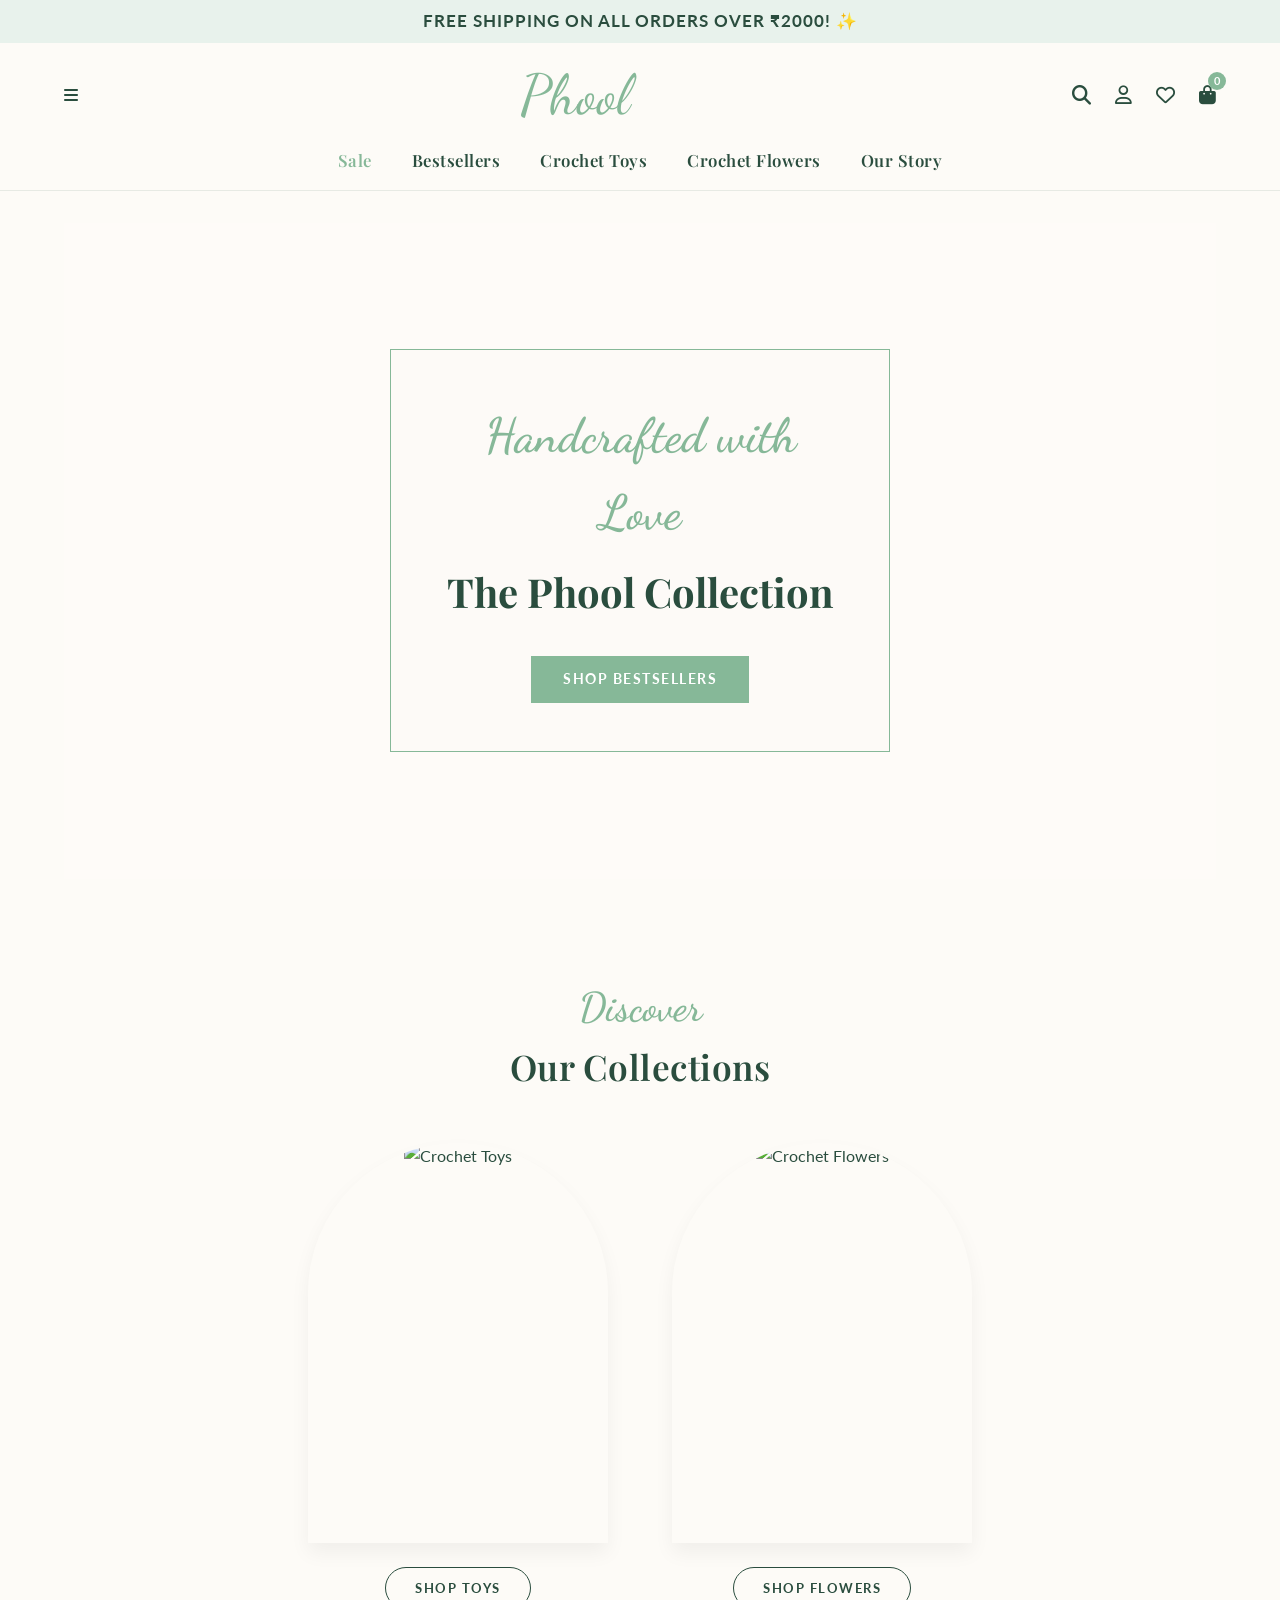
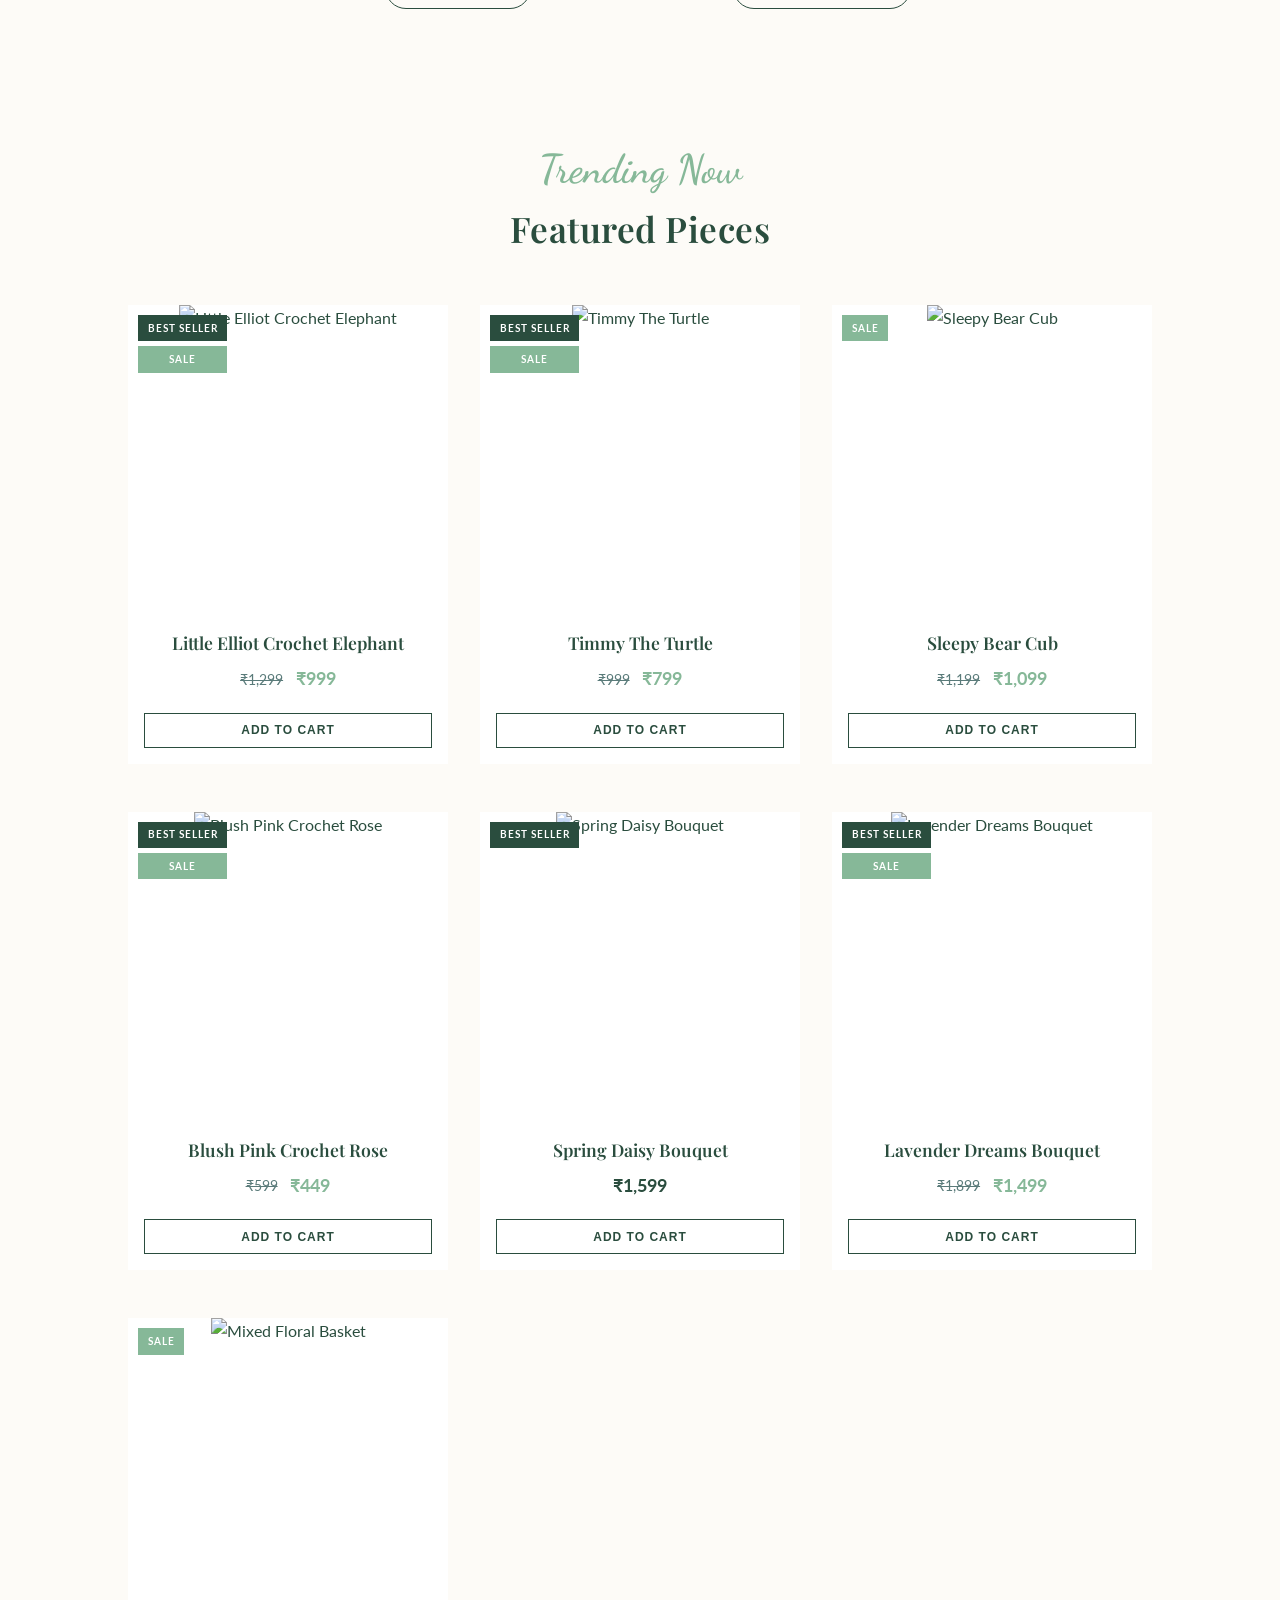
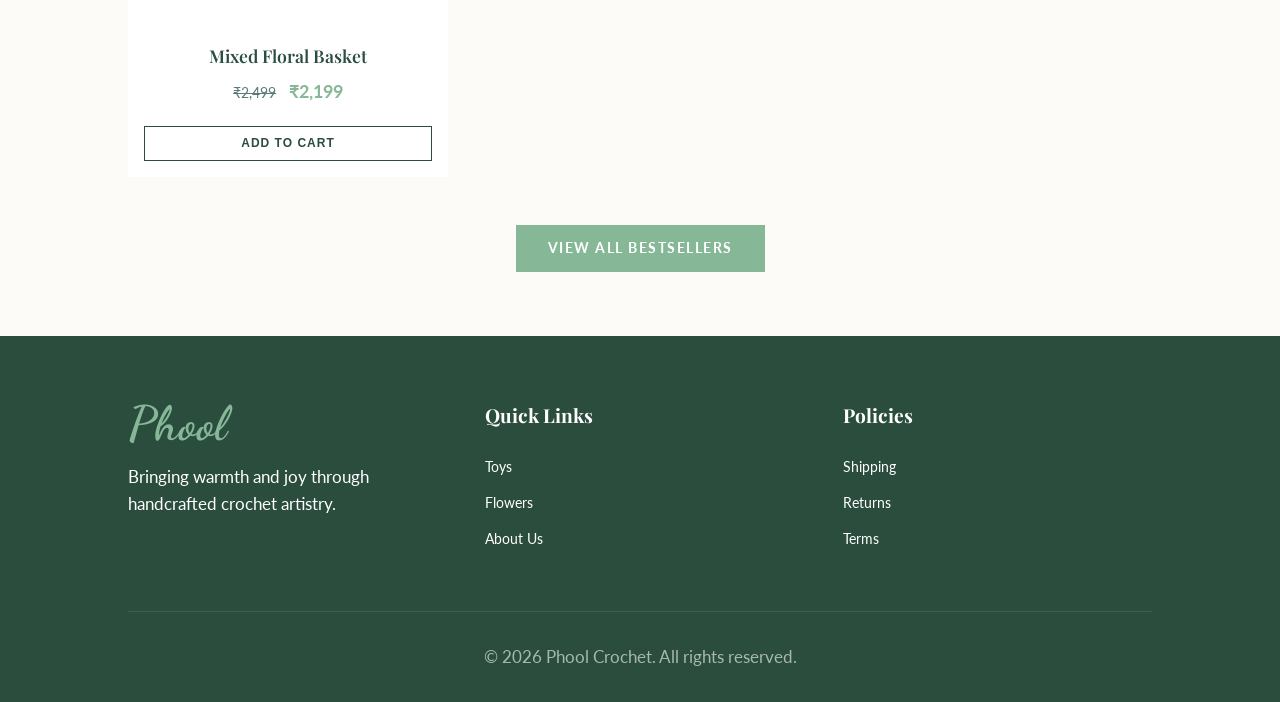
==== index.html @ c939cf69 "Add files via upload" ====
<!DOCTYPE html>
<html lang="en">
<head>
    <meta charset="UTF-8">
    <meta name="viewport" content="width=device-width, initial-scale=1.0">
    <title>Phool | Handcrafted Crochet</title>
    <link rel="preconnect" href="https://fonts.googleapis.com">
    <link rel="preconnect" href="https://fonts.gstatic.com" crossorigin>
    <link href="https://fonts.googleapis.com/css2?family=Dancing+Script:wght@600;700&family=Lato:wght@300;400;700&family=Playfair+Display:wght@400;600;700&display=swap" rel="stylesheet">
    <link rel="stylesheet" href="https://cdnjs.cloudflare.com/ajax/libs/font-awesome/6.4.0/css/all.min.css">
    <link rel="stylesheet" href="style.css">
</head>
<body data-page="home">

    <!-- Announcement Bar -->
    <div class="announcement-bar">
        <p>Free shipping on all orders over ₹2000! ✨</p>
    </div>

    <!-- Header Section -->
    <header class="header">
        <div class="header-main">
            <div class="mobile-menu-icon"><i class="fas fa-bars"></i></div>
            <div class="logo-container">
                <a href="index.html" class="logo-text">Phool</a>
            </div>
            <div class="utility-icons">
                <a href="#"><i class="fas fa-search"></i></a>
                <a href="#"><i class="far fa-user"></i></a>
                <a href="#"><i class="far fa-heart"></i></a>
                <a href="#" class="cart-icon" id="cart-toggle">
                    <i class="fas fa-shopping-bag"></i>
                    <span class="cart-badge" id="cart-count">0</span>
                </a>
            </div>
        </div>
        <nav class="nav-menu">
            <ul>
                <li><a href="sale.html" class="highlight-link">Sale</a></li>
                <li><a href="bestsellers.html">Bestsellers</a></li>
                <li><a href="toys.html">Crochet Toys</a></li>
                <li><a href="flowers.html">Crochet Flowers</a></li>
                <li><a href="story.html">Our Story</a></li>
            </ul>
        </nav>
    </header>

    <!-- Hero Banner -->
    <section class="hero fade-in-up">
        <div class="hero-image" style="background-image: url('assets/hero.png');">
            <div class="hero-overlay">
                <h2 class="cursive-text">Handcrafted with Love</h2>
                <h1 class="main-title">The Phool Collection</h1>
                <a href="bestsellers.html" class="btn-primary">Shop Bestsellers</a>
            </div>
        </div>
    </section>

    <!-- Categories / Arch Design -->
    <section class="categories-section section-padding">
        <div class="section-header fade-in-up">
            <h2 class="cursive-text accent-color">Discover</h2>
            <h3 class="serif-heading">Our Collections</h3>
        </div>
        <div class="arch-grid">
            <div class="arch-card fade-in-up">
                <div class="arch-image">
                    <img src="assets/cat_toys.png" alt="Crochet Toys">
                </div>
                <a href="toys.html" class="btn-outline">Shop Toys</a>
            </div>
            <div class="arch-card fade-in-up" style="animation-delay: 0.2s;">
                <div class="arch-image">
                    <img src="assets/cat_flowers.png" alt="Crochet Flowers">
                </div>
                <a href="flowers.html" class="btn-outline">Shop Flowers</a>
            </div>
        </div>
    </section>

    <!-- Shop Featured -->
    <section class="shop-section section-padding">
        <div class="section-header fade-in-up">
            <h2 class="cursive-text accent-color">Trending Now</h2>
            <h3 class="serif-heading">Featured Pieces</h3>
        </div>
        <div class="product-grid" id="product-grid">
            <!-- Injected via JS -->
        </div>
        <div class="center-btn mt-4">
            <a href="bestsellers.html" class="btn-primary">View All Bestsellers</a>
        </div>
    </section>

    <!-- Footer -->
    <footer class="footer">
        <div class="footer-grid">
            <div class="footer-col brand-col">
                <h2 class="logo-text-footer">Phool</h2>
                <p>Bringing warmth and joy through handcrafted crochet artistry.</p>
            </div>
            <div class="footer-col">
                <h4>Quick Links</h4>
                <ul>
                    <li><a href="toys.html">Toys</a></li>
                    <li><a href="flowers.html">Flowers</a></li>
                    <li><a href="story.html">About Us</a></li>
                </ul>
            </div>
            <div class="footer-col">
                <h4>Policies</h4>
                <ul>
                    <li><a href="#">Shipping</a></li>
                    <li><a href="#">Returns</a></li>
                    <li><a href="#">Terms</a></li>
                </ul>
            </div>
        </div>
        <div class="footer-bottom">
            <p>&copy; 2026 Phool Crochet. All rights reserved.</p>
        </div>
    </footer>

    <script src="script.js"></script>
</body>
</html>
---- style.css ----
/* CSS Variables - Pastel Green & Sage Theme */
:root {
    --bg-cream: #FDFBF7; /* Very light warm cream */
    --accent-primary: #86B898; /* Soft Pastel Green */
    --accent-hover: #6A997A; 
    --text-dark: #2A4D3E; /* Dark Forest/Teal for text/nav */
    --text-light: #5A7B7A;
    --bg-light-sage: #E8F2EC; /* Value section & announcement bar */
    
    --font-cursive: 'Dancing Script', cursive;
    --font-serif: 'Playfair Display', serif;
    --font-sans: 'Lato', sans-serif;
    
    --transition: all 0.3s ease;
}

/* Base Styles */
* {
    margin: 0;
    padding: 0;
    box-sizing: border-box;
}
html { scroll-behavior: smooth; }
body {
    font-family: var(--font-sans);
    background-color: var(--bg-cream);
    color: var(--text-dark);
    line-height: 1.6;
}
a { text-decoration: none; color: inherit; transition: var(--transition); }
ul { list-style: none; }

/* Utilities */
.section-padding { padding: 4rem 10%; }
.mt-4 { margin-top: 3rem; }
.center-btn { text-align: center; }
.page-header-spacing { padding-top: 2rem; padding-bottom: 2rem; }

/* Typography */
.cursive-text {
    font-family: var(--font-cursive);
    font-size: 2.5rem;
    font-weight: 600;
}
.accent-color { color: var(--accent-primary); }
.serif-heading {
    font-family: var(--font-serif);
    font-size: 2.2rem;
    font-weight: 600;
    letter-spacing: 0.5px;
}
p { font-size: 1.05rem; }

/* Buttons */
.btn-primary {
    display: inline-block;
    background-color: var(--accent-primary);
    color: #fff;
    padding: 0.8rem 2rem;
    font-family: var(--font-sans);
    font-weight: 700;
    text-transform: uppercase;
    letter-spacing: 1.5px;
    font-size: 0.85rem;
    border: none;
    cursor: pointer;
    transition: var(--transition);
}
.btn-primary:hover { background-color: var(--accent-hover); }

.btn-outline {
    display: inline-block;
    background-color: transparent;
    color: var(--text-dark);
    padding: 0.6rem 1.8rem;
    font-family: var(--font-sans);
    font-weight: 700;
    text-transform: uppercase;
    letter-spacing: 1.5px;
    font-size: 0.8rem;
    border: 1px solid var(--text-dark);
    border-radius: 30px; /* Pill shape */
    transition: var(--transition);
}
.btn-outline:hover {
    background-color: var(--text-dark);
    color: var(--bg-cream);
}

/* Header & Navigation */
.announcement-bar {
    background-color: var(--bg-light-sage);
    color: var(--text-dark);
    text-align: center;
    padding: 0.5rem;
    font-size: 0.85rem;
    font-weight: 700;
    letter-spacing: 1px;
    text-transform: uppercase;
}

.header {
    background-color: var(--bg-cream);
    padding: 1.5rem 5% 1rem;
    border-bottom: 1px solid rgba(42, 77, 62, 0.1);
    position: sticky;
    top: 0;
    z-index: 1000;
}

.header-main {
    display: flex;
    justify-content: space-between;
    align-items: center;
    margin-bottom: 1.5rem;
}

.logo-container {
    flex-grow: 1;
    text-align: center;
}

.logo-text {
    font-family: var(--font-cursive);
    font-size: 3.5rem;
    color: var(--accent-primary);
    line-height: 1;
}

.utility-icons {
    display: flex;
    gap: 1.5rem;
    font-size: 1.2rem;
    align-items: center;
}

.utility-icons a:hover { color: var(--accent-primary); }

.cart-icon { position: relative; }

.cart-badge {
    position: absolute;
    top: -8px;
    right: -10px;
    background-color: var(--accent-primary);
    color: #fff;
    font-size: 0.7rem;
    font-weight: 700;
    width: 18px;
    height: 18px;
    border-radius: 50%;
    display: flex;
    align-items: center;
    justify-content: center;
}

.nav-menu { text-align: center; }
.nav-menu ul { display: inline-flex; gap: 2.5rem; }
.nav-menu a {
    font-family: var(--font-serif);
    font-size: 1.05rem;
    font-weight: 600;
    text-transform: capitalize;
    letter-spacing: 0.5px;
}
.nav-menu a:hover, .nav-menu a.active { color: var(--accent-primary); }
.highlight-link { color: var(--accent-primary) !important; }

/* Hero Banner */
.hero {
    width: 100%;
    height: 80vh;
    padding: 2rem 5%;
}
.hero-image {
    width: 100%;
    height: 100%;
    background-size: cover;
    background-position: center;
    display: flex;
    align-items: center;
    justify-content: center;
    position: relative;
}
.hero-image::before {
    content: '';
    position: absolute;
    top:0; left:0; right:0; bottom:0;
    background: rgba(253, 251, 247, 0.2); 
}
.hero-overlay {
    position: relative;
    z-index: 1;
    text-align: center;
    padding: 3rem;
    background: rgba(253, 251, 247, 0.85);
    border: 1px solid var(--accent-primary);
    max-width: 500px;
}
.hero-overlay .cursive-text {
    font-size: 3rem;
    color: var(--accent-primary);
    margin-bottom: 0.5rem;
}
.hero-overlay .main-title {
    font-family: var(--font-serif);
    font-size: 2.5rem;
    color: var(--text-dark);
    margin-bottom: 2rem;
}

/* Section Headers */
.section-header {
    text-align: center;
    margin-bottom: 3rem;
}

/* Arch Categories Grid */
.arch-grid {
    display: flex;
    justify-content: center;
    gap: 4rem;
    flex-wrap: wrap;
}
.arch-card {
    text-align: center;
    width: 300px;
}
.arch-image {
    width: 100%;
    height: 400px;
    border-radius: 150px 150px 0 0; /* The Arch */
    overflow: hidden;
    margin-bottom: 1.5rem;
    box-shadow: 0 10px 20px rgba(0,0,0,0.05);
}
.arch-image img {
    width: 100%;
    height: 100%;
    object-fit: cover;
    transition: transform 0.8s ease;
}
.arch-card:hover .arch-image img { transform: scale(1.05); }

/* Shop / Product Grid */
.product-grid {
    display: grid;
    grid-template-columns: repeat(auto-fill, minmax(250px, 1fr));
    gap: 3rem 2rem;
}

.product-card {
    background: #fff;
    text-align: center;
    position: relative;
    transition: var(--transition);
    padding-bottom: 1rem;
    display: flex;
    flex-direction: column;
}
.product-card:hover {
    box-shadow: 0 10px 30px rgba(42, 77, 62, 0.08);
    transform: translateY(-5px);
}
.badge-container {
    position: absolute;
    top: 10px;
    left: 10px;
    display: flex;
    flex-direction: column;
    gap: 5px;
    z-index: 2;
}
.badge {
    color: #fff;
    font-size: 0.65rem;
    font-weight: 700;
    text-transform: uppercase;
    letter-spacing: 1px;
    padding: 0.3rem 0.6rem;
}
.badge-bestseller { background-color: var(--text-dark); }
.badge-sale { background-color: var(--accent-primary); }

.product-img-container {
    width: 100%;
    height: 300px;
    overflow: hidden;
    position: relative;
    margin-bottom: 1.5rem;
}
.product-img-container img {
    width: 100%;
    height: 100%;
    object-fit: cover;
    transition: transform 0.5s ease;
}
.product-card:hover .product-img-container img { transform: scale(1.05); }

.product-info { padding: 0 1rem; flex-grow: 1; display: flex; flex-direction: column; justify-content: flex-end;}
.product-title {
    font-family: var(--font-serif);
    font-size: 1.1rem;
    color: var(--text-dark);
    margin-bottom: 0.5rem;
    font-weight: 600;
}
.price-container {
    display: flex;
    justify-content: center;
    gap: 0.8rem;
    align-items: center;
    font-family: var(--font-sans);
    margin-bottom: 1.2rem;
}
.price-mrp {
    color: var(--text-light);
    text-decoration: line-through;
    font-size: 0.9rem;
}
.price-sale {
    color: var(--accent-primary);
    font-weight: 700;
    font-size: 1.1rem;
}
.price-regular {
    color: var(--text-dark);
    font-weight: 700;
    font-size: 1.1rem;
}
.add-btn {
    background: transparent;
    border: 1px solid var(--text-dark);
    color: var(--text-dark);
    width: 100%;
    padding: 0.6rem;
    text-transform: uppercase;
    font-weight: 700;
    font-size: 0.75rem;
    letter-spacing: 1px;
    cursor: pointer;
    transition: var(--transition);
}
.add-btn:hover {
    background: var(--text-dark);
    color: #fff;
}

/* Values Section */
.values-section {
    background-color: var(--bg-light-sage);
    padding: 5rem 10%;
    text-align: center;
}
.values-grid {
    display: grid;
    grid-template-columns: repeat(auto-fit, minmax(250px, 1fr));
    gap: 3rem;
}
.value-item { color: var(--text-dark); }
.value-icon {
    font-size: 3rem;
    color: var(--accent-primary);
    margin-bottom: 1.5rem;
}
.value-item h4 { font-size: 1.5rem; margin-bottom: 1rem; }

/* Story Page Specifics */
.story-hero {
    background-color: var(--bg-light-sage);
    padding: 5rem 10%;
    text-align: center;
    margin-bottom: 4rem;
}
.story-content {
    display: flex;
    flex-wrap: wrap;
    gap: 4rem;
    align-items: center;
    margin-bottom: 4rem;
}
.story-content:nth-child(even) {
    flex-direction: row-reverse;
}
.story-text {
    flex: 1;
    min-width: 300px;
}
.story-text h3 {
    font-family: var(--font-serif);
    font-size: 2rem;
    margin-bottom: 1.5rem;
    color: var(--text-dark);
}
.story-text p {
    margin-bottom: 1.5rem;
    color: var(--text-light);
    font-size: 1.1rem;
}
.story-img {
    flex: 1;
    min-width: 300px;
    border-radius: 12px;
    overflow: hidden;
    box-shadow: 0 20px 40px rgba(0,0,0,0.08);
}
.story-img img {
    width: 100%;
    height: auto;
    display: block;
}

/* Footer */
.footer {
    background-color: var(--text-dark);
    color: #fff;
    padding: 4rem 10% 2rem;
}
.footer-grid {
    display: grid;
    grid-template-columns: repeat(auto-fit, minmax(200px, 1fr));
    gap: 3rem;
    border-bottom: 1px solid rgba(255,255,255,0.1);
    padding-bottom: 3rem;
    margin-bottom: 2rem;
}
.logo-text-footer {
    font-family: var(--font-cursive);
    font-size: 3rem;
    color: var(--accent-primary);
    margin-bottom: 1rem;
    line-height: 1;
}
.footer-col h4 {
    font-family: var(--font-serif);
    font-size: 1.2rem;
    margin-bottom: 1.5rem;
}
.footer-col ul li { margin-bottom: 0.8rem; font-size: 0.9rem;}
.footer-col a:hover { color: var(--accent-primary); }
.footer-bottom { text-align: center; font-size: 0.8rem; color: rgba(255,255,255,0.6);}

/* Animations */
.fade-in-up {
    opacity: 0;
    transform: translateY(20px);
    transition: opacity 0.6s ease, transform 0.6s ease;
}
.fade-in-up.visible {
    opacity: 1;
    transform: translateY(0);
}

/* Responsive */
@media (max-width: 768px) {
    .nav-menu { display: none; }
    .logo-container { text-align: left; margin-left: 1rem; }
    .hero { padding: 0; height: 60vh;}
    .hero-image { border-radius: 0; }
    .story-content { flex-direction: column !important; }
}
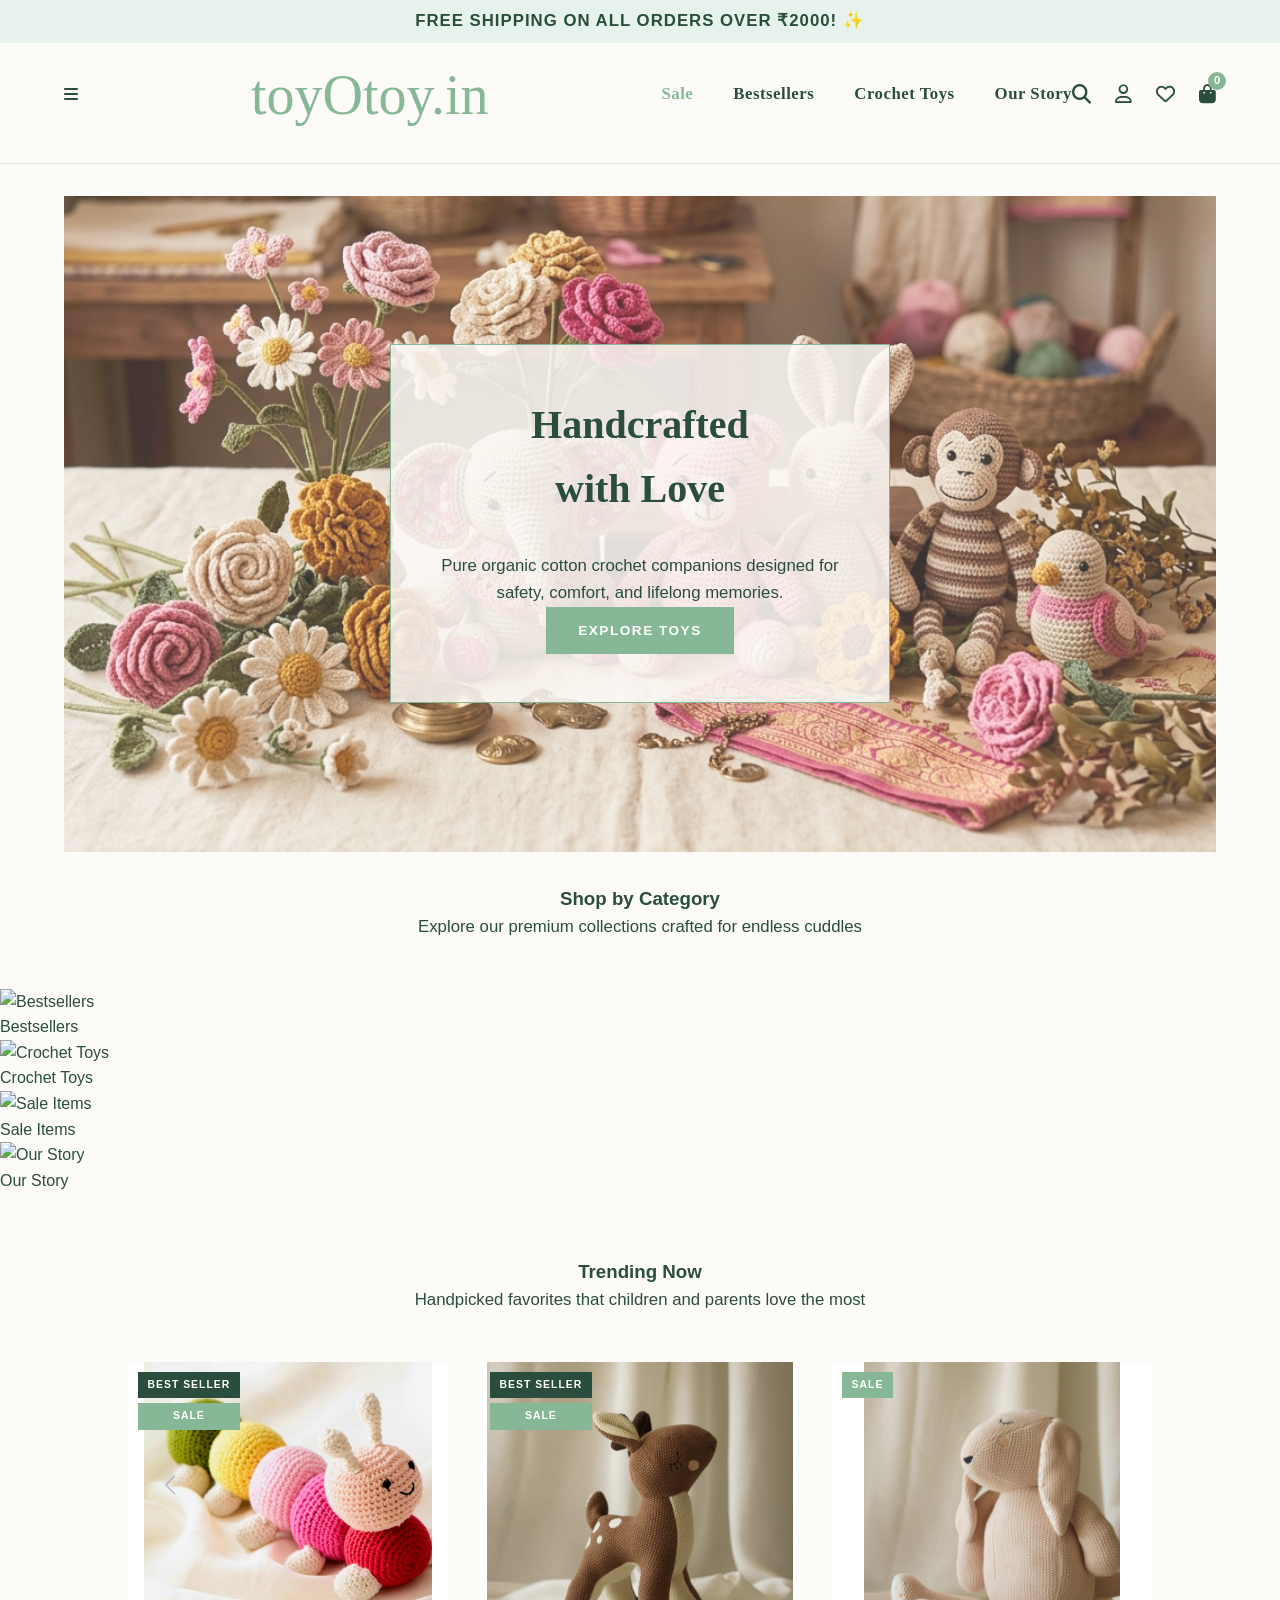
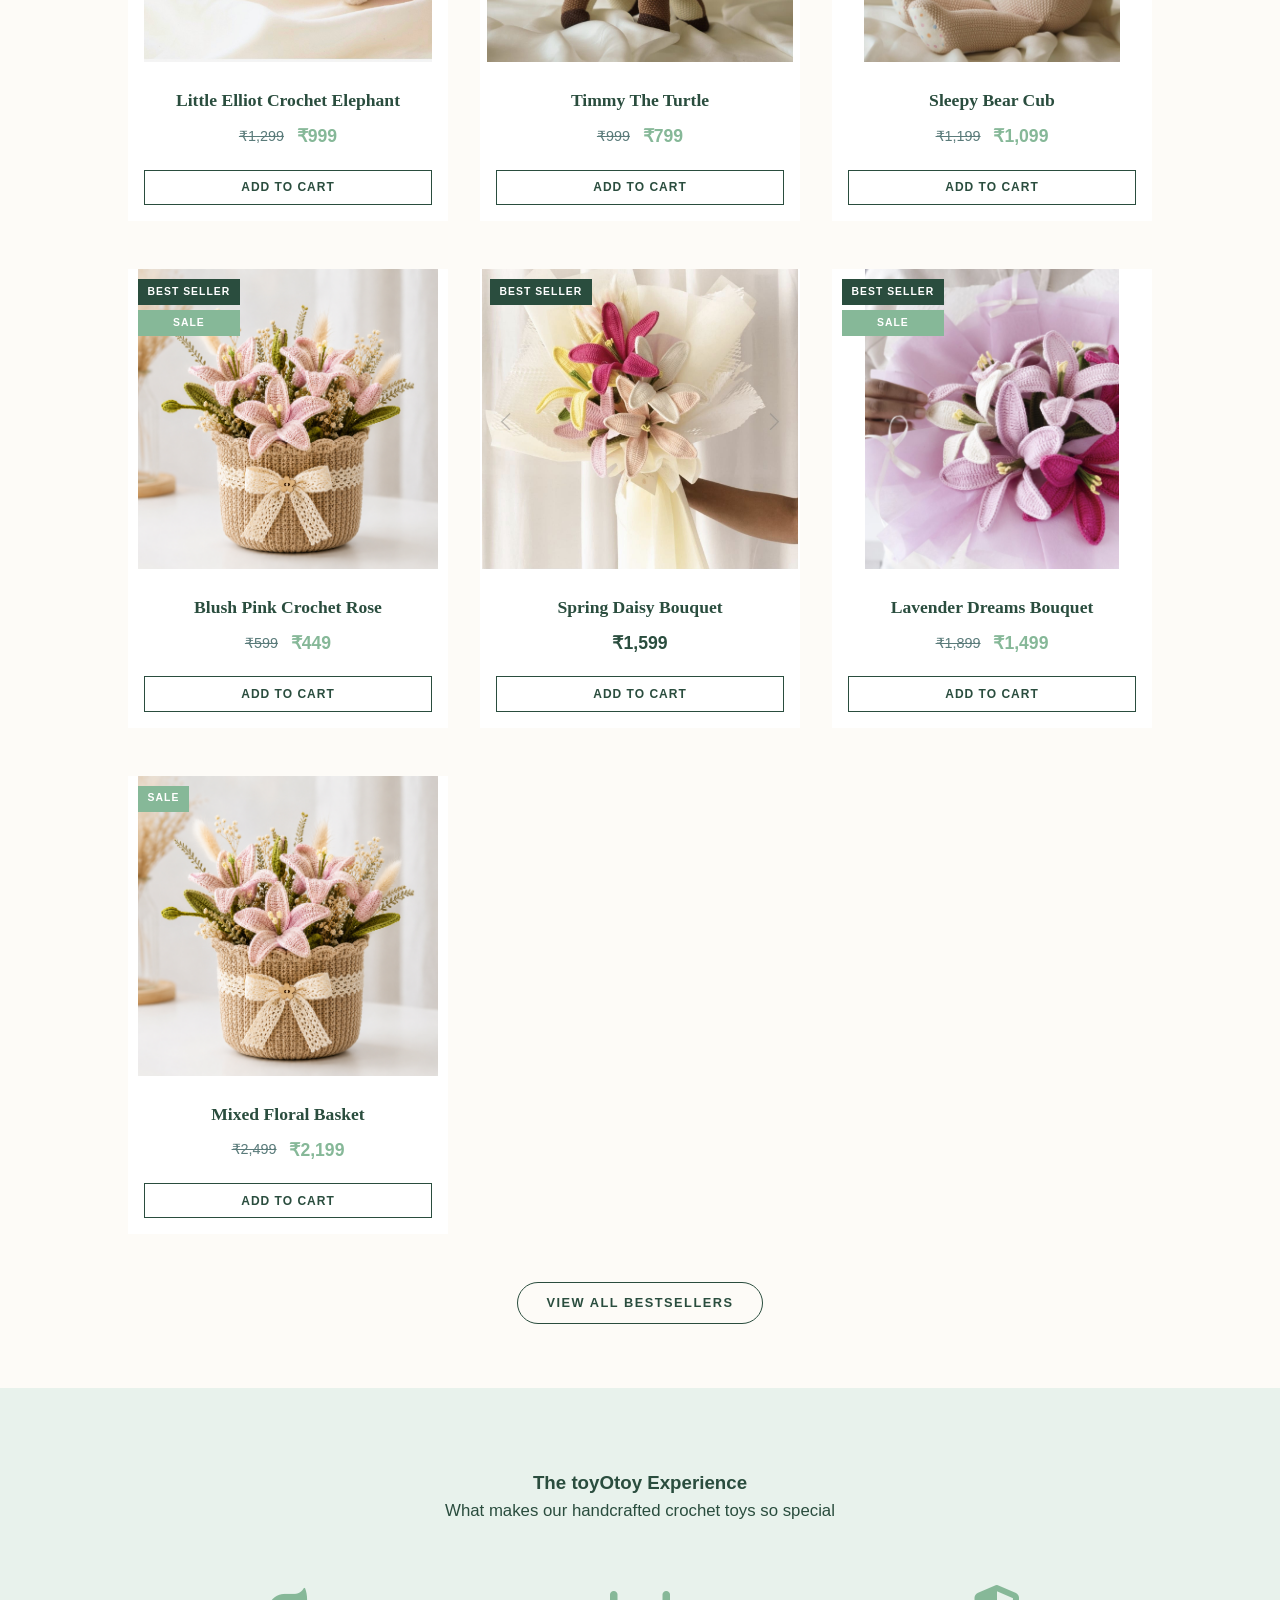
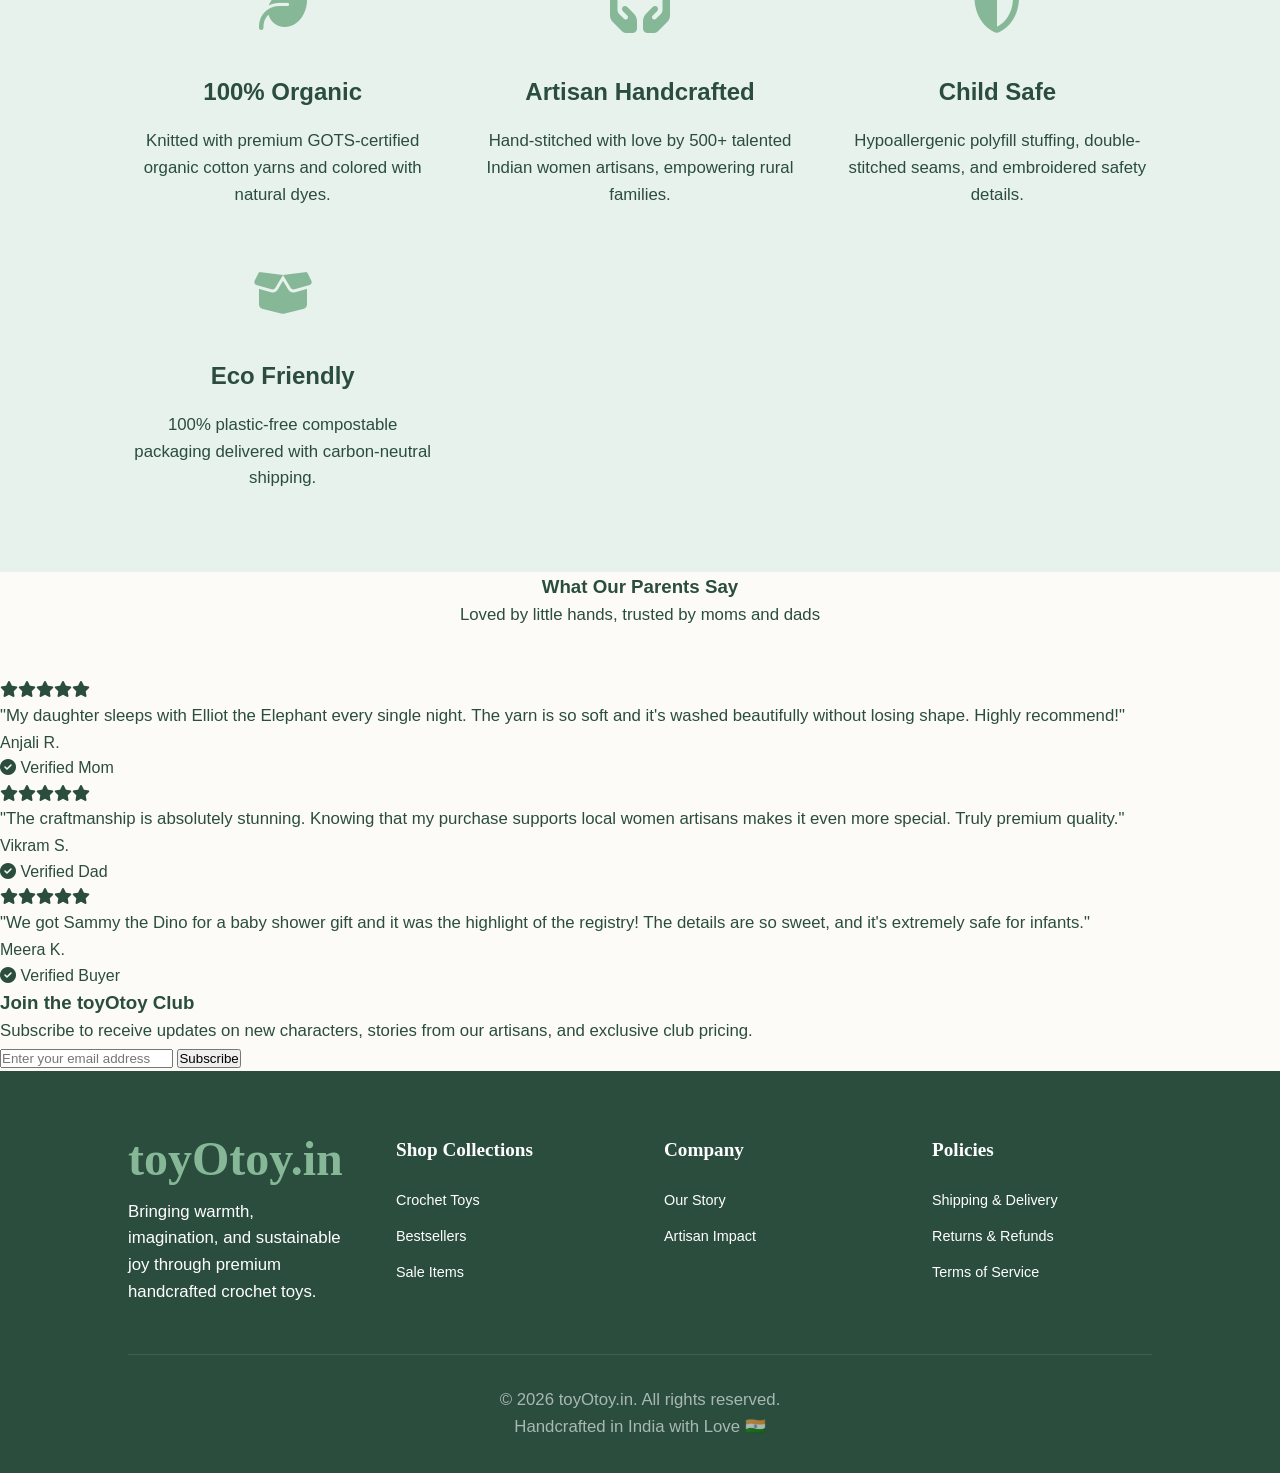
==== commit 0b5c0776: "Add files via upload" ====
--- a/index.html
+++ b/index.html
@@ -3,10 +3,9 @@
 <head>
     <meta charset="UTF-8">
     <meta name="viewport" content="width=device-width, initial-scale=1.0">
-    <title>Phool | Handcrafted Crochet</title>
+    <title>toyOtoy.in | Premium Handcrafted Crochet Toys</title>
     <link rel="preconnect" href="https://fonts.googleapis.com">
     <link rel="preconnect" href="https://fonts.gstatic.com" crossorigin>
-    <link href="https://fonts.googleapis.com/css2?family=Dancing+Script:wght@600;700&family=Lato:wght@300;400;700&family=Playfair+Display:wght@400;600;700&display=swap" rel="stylesheet">
     <link rel="stylesheet" href="https://cdnjs.cloudflare.com/ajax/libs/font-awesome/6.4.0/css/all.min.css">
     <link rel="stylesheet" href="style.css">
 </head>
@@ -22,8 +21,16 @@
         <div class="header-main">
             <div class="mobile-menu-icon"><i class="fas fa-bars"></i></div>
             <div class="logo-container">
-                <a href="index.html" class="logo-text">Phool</a>
-            </div>
+                <a href="index.html" class="logo-text">toyOtoy.in</a>
+            </div>
+            <nav class="nav-menu">
+                <ul>
+                    <li><a href="sale.html" class="highlight-link">Sale</a></li>
+                    <li><a href="bestsellers.html">Bestsellers</a></li>
+                    <li><a href="toys.html">Crochet Toys</a></li>
+                    <li><a href="story.html">Our Story</a></li>
+                </ul>
+            </nav>
             <div class="utility-icons">
                 <a href="#"><i class="fas fa-search"></i></a>
                 <a href="#"><i class="far fa-user"></i></a>
@@ -34,90 +41,182 @@
                 </a>
             </div>
         </div>
-        <nav class="nav-menu">
-            <ul>
-                <li><a href="sale.html" class="highlight-link">Sale</a></li>
-                <li><a href="bestsellers.html">Bestsellers</a></li>
-                <li><a href="toys.html">Crochet Toys</a></li>
-                <li><a href="flowers.html">Crochet Flowers</a></li>
-                <li><a href="story.html">Our Story</a></li>
-            </ul>
-        </nav>
     </header>
 
     <!-- Hero Banner -->
     <section class="hero fade-in-up">
         <div class="hero-image" style="background-image: url('assets/hero.png');">
             <div class="hero-overlay">
-                <h2 class="cursive-text">Handcrafted with Love</h2>
-                <h1 class="main-title">The Phool Collection</h1>
-                <a href="bestsellers.html" class="btn-primary">Shop Bestsellers</a>
-            </div>
-        </div>
-    </section>
-
-    <!-- Categories / Arch Design -->
-    <section class="categories-section section-padding">
-        <div class="section-header fade-in-up">
-            <h2 class="cursive-text accent-color">Discover</h2>
-            <h3 class="serif-heading">Our Collections</h3>
-        </div>
-        <div class="arch-grid">
-            <div class="arch-card fade-in-up">
-                <div class="arch-image">
-                    <img src="assets/cat_toys.png" alt="Crochet Toys">
-                </div>
-                <a href="toys.html" class="btn-outline">Shop Toys</a>
-            </div>
-            <div class="arch-card fade-in-up" style="animation-delay: 0.2s;">
-                <div class="arch-image">
-                    <img src="assets/cat_flowers.png" alt="Crochet Flowers">
-                </div>
-                <a href="flowers.html" class="btn-outline">Shop Flowers</a>
-            </div>
-        </div>
-    </section>
-
-    <!-- Shop Featured -->
+                <h1 class="main-title">Handcrafted<br>with Love</h1>
+                <p>Pure organic cotton crochet companions designed for safety, comfort, and lifelong memories.</p>
+                <a href="toys.html" class="btn-primary">Explore Toys</a>
+            </div>
+        </div>
+    </section>
+
+    <!-- Shop by Category Section -->
+    <section class="category-section fade-in-up">
+        <div class="section-header">
+            <h3>Shop by Category</h3>
+            <p>Explore our premium collections crafted for endless cuddles</p>
+        </div>
+        <div class="category-slider">
+            <div class="category-card" onclick="location.href='bestsellers.html'">
+                <div class="category-image-wrap">
+                    <img src="product_images/sku_1_front.png" alt="Bestsellers">
+                </div>
+                <div class="category-name">Bestsellers</div>
+            </div>
+            <div class="category-card" onclick="location.href='toys.html'">
+                <div class="category-image-wrap">
+                    <img src="product_images/sku_4_front.png" alt="Crochet Toys">
+                </div>
+                <div class="category-name">Crochet Toys</div>
+            </div>
+            <div class="category-card" onclick="location.href='sale.html'">
+                <div class="category-image-wrap">
+                    <img src="product_images/sku_5_front.png" alt="Sale Items">
+                </div>
+                <div class="category-name">Sale Items</div>
+            </div>
+            <div class="category-card" onclick="location.href='story.html'">
+                <div class="category-image-wrap">
+                    <img src="product_images/sku_3_front.png" alt="Our Story">
+                </div>
+                <div class="category-name">Our Story</div>
+            </div>
+        </div>
+    </section>
+
+    <!-- Shop Featured (Trending Now) -->
     <section class="shop-section section-padding">
         <div class="section-header fade-in-up">
-            <h2 class="cursive-text accent-color">Trending Now</h2>
-            <h3 class="serif-heading">Featured Pieces</h3>
+            <h3>Trending Now</h3>
+            <p>Handpicked favorites that children and parents love the most</p>
         </div>
         <div class="product-grid" id="product-grid">
             <!-- Injected via JS -->
         </div>
         <div class="center-btn mt-4">
-            <a href="bestsellers.html" class="btn-primary">View All Bestsellers</a>
-        </div>
+            <a href="bestsellers.html" class="btn-outline">View All Bestsellers</a>
+        </div>
+    </section>
+
+    <!-- The toyOtoy Experience (Values Section) -->
+    <section class="values-section fade-in-up">
+        <div class="section-header center-btn">
+            <h3>The toyOtoy Experience</h3>
+            <p>What makes our handcrafted crochet toys so special</p>
+        </div>
+        <div class="values-grid mt-4">
+            <div class="value-item">
+                <div class="value-icon"><i class="fas fa-leaf"></i></div>
+                <h4>100% Organic</h4>
+                <p>Knitted with premium GOTS-certified organic cotton yarns and colored with natural dyes.</p>
+            </div>
+            <div class="value-item">
+                <div class="value-icon"><i class="fas fa-hands-holding"></i></div>
+                <h4>Artisan Handcrafted</h4>
+                <p>Hand-stitched with love by 500+ talented Indian women artisans, empowering rural families.</p>
+            </div>
+            <div class="value-item">
+                <div class="value-icon"><i class="fas fa-shield-halved"></i></div>
+                <h4>Child Safe</h4>
+                <p>Hypoallergenic polyfill stuffing, double-stitched seams, and embroidered safety details.</p>
+            </div>
+            <div class="value-item">
+                <div class="value-icon"><i class="fas fa-box-open"></i></div>
+                <h4>Eco Friendly</h4>
+                <p>100% plastic-free compostable packaging delivered with carbon-neutral shipping.</p>
+            </div>
+        </div>
+    </section>
+
+    <!-- Testimonials / Review Carousel Section -->
+    <section class="reviews-section fade-in-up">
+        <div class="section-header center-btn">
+            <h3>What Our Parents Say</h3>
+            <p>Loved by little hands, trusted by moms and dads</p>
+        </div>
+        <div class="reviews-carousel-container">
+            <div class="reviews-track" id="reviews-track">
+                <div class="review-slide">
+                    <div class="review-stars-big">
+                        <i class="fas fa-star"></i><i class="fas fa-star"></i><i class="fas fa-star"></i><i class="fas fa-star"></i><i class="fas fa-star"></i>
+                    </div>
+                    <p class="review-text">"My daughter sleeps with Elliot the Elephant every single night. The yarn is so soft and it's washed beautifully without losing shape. Highly recommend!"</p>
+                    <div class="review-author">Anjali R.</div>
+                    <div class="review-verified"><i class="fas fa-check-circle"></i> Verified Mom</div>
+                </div>
+                <div class="review-slide">
+                    <div class="review-stars-big">
+                        <i class="fas fa-star"></i><i class="fas fa-star"></i><i class="fas fa-star"></i><i class="fas fa-star"></i><i class="fas fa-star"></i>
+                    </div>
+                    <p class="review-text">"The craftmanship is absolutely stunning. Knowing that my purchase supports local women artisans makes it even more special. Truly premium quality."</p>
+                    <div class="review-author">Vikram S.</div>
+                    <div class="review-verified"><i class="fas fa-check-circle"></i> Verified Dad</div>
+                </div>
+                <div class="review-slide">
+                    <div class="review-stars-big">
+                        <i class="fas fa-star"></i><i class="fas fa-star"></i><i class="fas fa-star"></i><i class="fas fa-star"></i><i class="fas fa-star"></i>
+                    </div>
+                    <p class="review-text">"We got Sammy the Dino for a baby shower gift and it was the highlight of the registry! The details are so sweet, and it's extremely safe for infants."</p>
+                    <div class="review-author">Meera K.</div>
+                    <div class="review-verified"><i class="fas fa-check-circle"></i> Verified Buyer</div>
+                </div>
+            </div>
+            <div class="reviews-dots" id="reviews-dots">
+                <span class="reviews-dot active" onclick="setReviewSlide(0)"></span>
+                <span class="reviews-dot" onclick="setReviewSlide(1)"></span>
+                <span class="reviews-dot" onclick="setReviewSlide(2)"></span>
+            </div>
+        </div>
+    </section>
+
+    <!-- Newsletter Section -->
+    <section class="newsletter-section fade-in-up">
+        <h3>Join the toyOtoy Club</h3>
+        <p>Subscribe to receive updates on new characters, stories from our artisans, and exclusive club pricing.</p>
+        <form class="newsletter-form" onsubmit="event.preventDefault(); alert('Welcome to the club! ✨'); this.reset();">
+            <input type="email" placeholder="Enter your email address" required>
+            <button type="submit">Subscribe</button>
+        </form>
     </section>
 
     <!-- Footer -->
     <footer class="footer">
         <div class="footer-grid">
             <div class="footer-col brand-col">
-                <h2 class="logo-text-footer">Phool</h2>
-                <p>Bringing warmth and joy through handcrafted crochet artistry.</p>
+                <h2 class="logo-text-footer">toyOtoy.in</h2>
+                <p>Bringing warmth, imagination, and sustainable joy through premium handcrafted crochet toys.</p>
             </div>
             <div class="footer-col">
-                <h4>Quick Links</h4>
-                <ul>
-                    <li><a href="toys.html">Toys</a></li>
-                    <li><a href="flowers.html">Flowers</a></li>
-                    <li><a href="story.html">About Us</a></li>
+                <h4>Shop Collections</h4>
+                <ul>
+                    <li><a href="toys.html">Crochet Toys</a></li>
+                    <li><a href="bestsellers.html">Bestsellers</a></li>
+                    <li><a href="sale.html">Sale Items</a></li>
+                </ul>
+            </div>
+            <div class="footer-col">
+                <h4>Company</h4>
+                <ul>
+                    <li><a href="story.html">Our Story</a></li>
+                    <li><a href="#">Artisan Impact</a></li>
                 </ul>
             </div>
             <div class="footer-col">
                 <h4>Policies</h4>
                 <ul>
-                    <li><a href="#">Shipping</a></li>
-                    <li><a href="#">Returns</a></li>
-                    <li><a href="#">Terms</a></li>
+                    <li><a href="#">Shipping & Delivery</a></li>
+                    <li><a href="#">Returns & Refunds</a></li>
+                    <li><a href="#">Terms of Service</a></li>
                 </ul>
             </div>
         </div>
         <div class="footer-bottom">
-            <p>&copy; 2026 Phool Crochet. All rights reserved.</p>
+            <p>&copy; 2026 toyOtoy.in. All rights reserved.</p>
+            <p>Handcrafted in India with Love 🇮🇳</p>
         </div>
     </footer>
 
--- a/style.css
+++ b/style.css
@@ -292,7 +292,8 @@
 .product-img-container img {
     width: 100%;
     height: 100%;
-    object-fit: cover;
+    object-fit: contain;
+    background-color: #fff;
     transition: transform 0.5s ease;
 }
 .product-card:hover .product-img-container img { transform: scale(1.05); }
